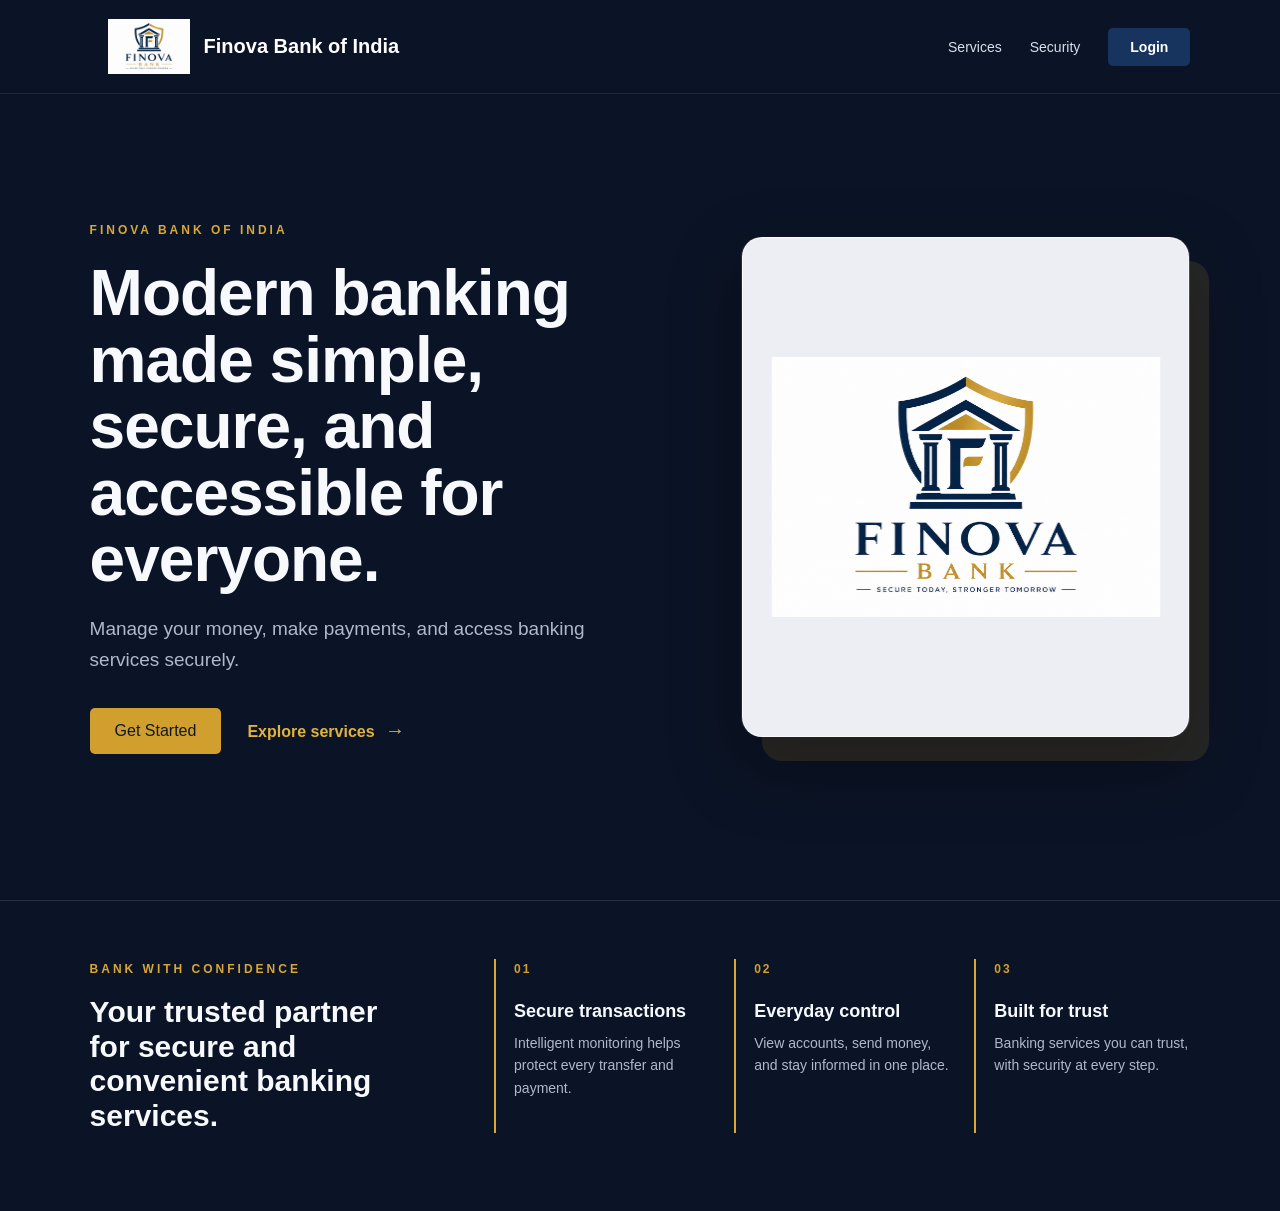
==== frontend/index.html @ 8a997f4e "feat: initialize AML transaction monitoring system" ====
<!DOCTYPE html>
<html lang="en">
<head><meta charset="UTF-8"><meta name="viewport" content="width=device-width,initial-scale=1.0">
<title>Finova Bank of India</title><link rel="stylesheet" href="style.css"></head>
<body class="home-page">
<nav class="navbar home-navbar"><a class="brand home-brand" href="index.html"><img src="logo.png" alt="Finova Bank logo"><span>Finova Bank of India</span></a><div class="home-nav-links"><a href="#services">Services</a><a href="#security">Security</a><a class="home-login" href="login.html">Login</a></div></nav>
<main class="home-main">
<section class="home-hero"><div class="home-copy"><span class="eyebrow home-eyebrow">FINOVA BANK OF INDIA</span><h1>Modern banking made simple, secure, and accessible for everyone.</h1><p>Manage your money, make payments, and access banking services securely.</p><div class="home-actions"><a class="btn" href="login.html">Get Started</a><a class="home-secondary" href="#services">Explore services <span aria-hidden="true">&#8594;</span></a></div></div><div class="home-logo-stage" aria-label="Finova Bank secure banking"><img src="logo.png" alt="Finova Bank emblem"></div></section>
<section class="home-services" id="services"><div><span class="eyebrow">BANK WITH CONFIDENCE</span><h2>Your trusted partner for secure and convenient banking services.</h2></div><div class="service-list"><article><span class="service-number">01</span><h3>Secure transactions</h3><p>Intelligent monitoring helps protect every transfer and payment.</p></article><article><span class="service-number">02</span><h3>Everyday control</h3><p>View accounts, send money, and stay informed in one place.</p></article><article id="security"><span class="service-number">03</span><h3>Built for trust</h3><p>Banking services you can trust, with security at every step.</p></article></div></section>
</main>
</body></html>
---- frontend/style.css ----
*{box-sizing:border-box}body{position:relative;margin:0;font-family:Arial,sans-serif;background:#f4f7fb;color:#172033}body::before{content:"";position:fixed;inset:64px 0 0;background:url("logo.png") center 52%/min(560px,70vw) auto no-repeat;opacity:.09;mix-blend-mode:multiply;pointer-events:none;z-index:0}.navbar,.hero,.container,.login-stage{position:relative;z-index:1}
.navbar{min-height:64px;padding:0 5%;display:flex;align-items:center;justify-content:space-between;background:#172033;color:#fff}
.navbar h2{margin:0}.brand{display:flex;align-items:center;font-size:20px;font-weight:700;white-space:nowrap}.navbar a{color:#fff;text-decoration:none;margin-left:18px}.hero{position:relative;min-height:calc(100vh - 64px);display:grid;place-items:center;padding:40px;isolation:isolate}.hero::before{content:"";position:absolute;inset:0;background:url("logo.png") center/560px auto no-repeat;opacity:.42;mix-blend-mode:multiply;pointer-events:none;z-index:0}.hero>div{position:relative;z-index:1}
.hero>div{max-width:850px;text-align:center}.hero h1{font-size:48px;margin:18px 0}.hero p{font-size:19px;line-height:1.6}
.badge{display:inline-block;padding:8px 14px;border-radius:20px;background:#dfe8ff}.btn{border:0;display:inline-block;padding:12px 20px;border-radius:8px;background:#3157d5;color:#fff;cursor:pointer;text-decoration:none;margin-top:12px}
.container{max-width:1200px;margin:30px auto;padding:0 20px}.grid{display:grid;grid-template-columns:repeat(auto-fit,minmax(190px,1fr));gap:18px}
.card,.auth-card{background:#fff;border-radius:12px;padding:22px;margin-bottom:18px;box-shadow:0 3px 15px rgba(0,0,0,.08)}.card strong{font-size:28px}
.auth-card{width:min(420px,92%);margin:80px auto}.auth-card form,.form-grid{display:grid;gap:12px}
input,select{width:100%;padding:11px;border:1px solid #ccd3df;border-radius:7px;font-size:15px}.form-grid{grid-template-columns:repeat(2,1fr)}.form-grid .btn{grid-column:1/-1}
.message{color:#b42318;margin-top:15px}.table-wrap{overflow-x:auto;background:#fff;border-radius:10px;scrollbar-color:#3157d5 #e4e8ef;scrollbar-width:auto}.table-wrap::-webkit-scrollbar{height:12px}.table-wrap::-webkit-scrollbar-track{background:#e4e8ef;border-radius:10px}.table-wrap::-webkit-scrollbar-thumb{background:#3157d5;border:3px solid #e4e8ef;border-radius:10px}.table-wrap::-webkit-scrollbar-thumb:hover{background:#2445b3}table{width:100%;border-collapse:collapse}
.wide-table{min-width:1100px}
th,td{text-align:left;padding:13px;border-bottom:1px solid #e4e8ef}th{background:#eef2f8}pre{white-space:pre-wrap;background:#101828;color:#fff;padding:15px;border-radius:8px;overflow-x:auto}
.tab-bar{display:flex;gap:10px;margin-bottom:18px}
.tab-button{flex:1;padding:12px 18px;border:1px solid #ccd3df;border-radius:10px;background:#f8fafc;color:#172033;cursor:pointer;transition:background .2s,border-color .2s}
.tab-button.active{background:#3157d5;color:#fff;border-color:#3157d5}
.hidden{display:none}
@media(max-width:700px){.navbar{padding:12px 4%;flex-direction:column;gap:10px}.navbar a{margin:0 6px}.hero h1{font-size:34px}.form-grid{grid-template-columns:1fr}.form-grid .btn{grid-column:auto}}
.button-row{margin-bottom:18px}
.button-row .btn{padding:12px 18px}

.login-page{min-height:100vh;background:#0b1426;color:#f7f9fc;overflow:hidden}
.login-stage{min-height:100vh;display:grid;grid-template-columns:minmax(0,1.1fr) minmax(360px,.9fr);align-items:center;max-width:1280px;margin:auto;padding:7vh 7vw;gap:7vw;perspective:1400px}
.login-visual{position:relative;min-height:560px;display:flex;align-items:center;isolation:isolate}
.login-visual::before{content:"";position:absolute;width:430px;height:430px;left:8%;top:12%;border:1px solid rgba(208,164,55,.25);border-radius:50%;box-shadow:0 0 0 35px rgba(208,164,55,.035),0 0 0 70px rgba(208,164,55,.025);transform:rotateX(65deg) rotateZ(-18deg);animation:drift 9s ease-in-out infinite}
.visual-copy{position:relative;z-index:2;max-width:510px}.login-visual-brand{display:flex;align-items:center;gap:14px;margin-bottom:18px;color:#f7f9fc;font-size:clamp(22px,2.3vw,32px);font-weight:800;white-space:nowrap}.login-visual-brand img{width:82px;height:68px;object-fit:contain;background:#fff;border-radius:4px;padding:4px}.eyebrow{color:#d8a735;font-size:12px;font-weight:700;letter-spacing:3px}.visual-copy h1{font-size:clamp(42px,5vw,76px);line-height:1.02;letter-spacing:-1px;margin:0 0 22px}.visual-copy h1 em{color:#d8a735;font-style:normal}.visual-copy p{max-width:360px;color:#aeb9ca;font-size:16px;line-height:1.7}
.security-cube{position:absolute;right:4%;bottom:2%;width:190px;height:190px;transform-style:preserve-3d;transform:rotateX(58deg) rotateZ(-35deg);animation:floatCube 7s ease-in-out infinite;z-index:1}.cube-face{position:absolute;width:150px;height:150px;border:1px solid rgba(221,177,66,.65);background:linear-gradient(135deg,rgba(29,52,88,.75),rgba(13,24,44,.25));box-shadow:inset 0 0 35px rgba(216,167,53,.08)}.cube-front{transform:translateZ(75px)}.cube-side{transform:rotateY(90deg) translateZ(75px)}.cube-top{transform:rotateX(90deg) translateZ(75px)}.cube-ring{position:absolute;inset:23px;border:1px solid rgba(216,167,53,.55);border-radius:50%;transform:translateZ(78px);box-shadow:0 0 24px rgba(216,167,53,.24)}
.login-page .auth-card{position:relative;width:100%;margin:0;padding:42px 40px;background:rgba(246,248,252,.96);color:#172033;border:1px solid rgba(255,255,255,.7);border-radius:20px;box-shadow:20px 24px 0 rgba(216,167,53,.12),0 28px 70px rgba(0,0,0,.38);transform:rotateY(-5deg);transition:transform .35s ease}.login-page .auth-card:hover{transform:rotateY(0) translateY(-4px)}.login-page .brand{color:#172033;font-size:22px;font-weight:800}.login-brand{gap:10px}.login-brand img{width:64px;height:58px;object-fit:contain}.login-page .auth-card h2{font-size:34px;margin:48px 0 8px}.login-subtitle{color:#667085;margin:0 0 28px}.login-page .auth-card form{gap:9px}.login-page label{font-size:13px;font-weight:700;color:#344054;margin-top:8px}.login-page input{background:#fff;border-color:#d0d5dd;padding:14px 13px}.login-page .btn{width:100%;margin-top:18px;background:#17345f;padding:14px}.login-page .btn:hover{background:#d09f2d}.login-page .message{min-height:20px}.register-line{color:#667085;font-size:14px;margin-top:28px}.register-line a{color:#17345f;font-weight:700}
@keyframes floatCube{0%,100%{transform:rotateX(58deg) rotateZ(-35deg) translateY(0)}50%{transform:rotateX(63deg) rotateZ(-29deg) translateY(-18px)}}@keyframes drift{0%,100%{transform:rotateX(65deg) rotateZ(-18deg) translate(0)}50%{transform:rotateX(65deg) rotateZ(-12deg) translate(12px,-15px)}}
@media(max-width:800px){body::before{background-size:min(420px,82vw);background-position:center 58%}.login-stage{grid-template-columns:1fr;padding:36px 22px;gap:28px}.login-visual{min-height:310px;align-items:end}.visual-copy h1{font-size:46px}.security-cube{right:0;bottom:-28px;transform:scale(.72) rotateX(58deg) rotateZ(-35deg)}.login-page .auth-card{transform:none;padding:32px 26px}.login-page .auth-card h2{margin-top:34px}}
.login-message{padding:0;line-height:1.5}.login-message.login-inactive{position:relative;padding:16px 18px 16px 48px;margin-top:18px;background:#fff4e5;border:1px solid #f2c078;border-radius:12px;color:#8a4b08;font-weight:600}.login-message.login-inactive::before{content:"!";position:absolute;left:16px;top:15px;display:grid;place-items:center;width:22px;height:22px;border-radius:50%;background:#d99a2b;color:#fff;font-weight:800}

.home-page{background:#f7f9fc;color:#172033}.home-page::before{display:none}.home-navbar{min-height:94px;padding:0 clamp(24px,7vw,96px);background:#fff;border-bottom:1px solid #e5eaf1;color:#172033}.home-brand{gap:14px;color:#172033;text-decoration:none}.home-brand img{width:82px;height:76px;object-fit:contain}.home-nav-links{display:flex;align-items:center;gap:28px}.home-nav-links>a{margin:0;color:#344054;text-decoration:none;font-size:14px}.home-nav-links .home-login{padding:11px 22px;border-radius:5px;background:#0877b9;color:#fff;font-weight:700}.home-main{overflow:hidden}.home-hero{position:relative;display:grid;grid-template-columns:minmax(0,1fr) minmax(320px,.8fr);align-items:center;gap:7vw;max-width:1240px;min-height:560px;margin:auto;padding:70px clamp(24px,7vw,96px) 58px}.home-copy{position:relative;z-index:1;max-width:650px}.home-eyebrow{color:#0877b9;font-size:12px;font-weight:800;letter-spacing:3px}.home-copy h1{max-width:680px;margin:22px 0 20px;font-size:clamp(42px,5vw,72px);line-height:1.04;letter-spacing:-1px}.home-copy>p{max-width:520px;margin:0;color:#667085;font-size:19px;line-height:1.65}.home-actions{display:flex;align-items:center;gap:26px;margin-top:32px}.home-actions .btn{margin:0;background:#0877b9;padding:14px 25px;border-radius:5px}.home-actions .btn:hover{background:#075f93}.home-secondary{color:#0877b9;font-weight:700;text-decoration:none}.home-secondary span{font-size:20px;margin-left:6px}.home-logo-stage{display:grid;place-items:center;min-height:390px;background:#fff;border-radius:50%;box-shadow:0 20px 60px rgba(23,32,51,.1);border:1px solid #e7edf4}.home-logo-stage img{width:min(390px,88%);height:auto;object-fit:contain}.home-services{display:grid;grid-template-columns:minmax(250px,.8fr) minmax(0,1.7fr);gap:6vw;max-width:1240px;margin:auto;padding:58px clamp(24px,7vw,96px) 78px;border-top:1px solid #e2e8f0}.home-services h2{max-width:360px;margin:18px 0 0;font-size:30px;line-height:1.15}.service-list{display:grid;grid-template-columns:repeat(3,1fr);gap:24px}.service-list article{padding-left:18px;border-left:2px solid #d8a735}.service-number{color:#d09f2d;font-size:12px;font-weight:800;letter-spacing:2px}.service-list h3{margin:24px 0 10px;font-size:18px}.service-list p{margin:0;color:#667085;line-height:1.6;font-size:14px}
@media(max-width:800px){.home-navbar{padding:12px 22px}.home-nav-links{gap:12px}.home-nav-links>a:not(.home-login){display:none}.home-hero{grid-template-columns:1fr;gap:30px;padding-top:54px}.home-logo-stage{min-height:280px;order:-1}.home-copy h1{font-size:44px}.home-services{grid-template-columns:1fr;gap:35px}.service-list{grid-template-columns:1fr}.service-list article{padding:0 0 18px;border-left:0;border-bottom:2px solid #d8a735}}
.home-page{background:#0b1426;color:#f7f9fc}.home-navbar{background:#0b1426;border-bottom:1px solid rgba(255,255,255,.08);color:#fff}.home-brand{color:#fff}.home-nav-links>a{color:#d7dfec}.home-nav-links .home-login{background:#17345f}.home-main{background:#0b1426}.home-hero{max-width:1400px;min-height:calc(100vh - 94px);padding-top:70px;padding-bottom:90px}.home-eyebrow{color:#d8a735}.home-copy h1{color:#f7f9fc}.home-copy>p{color:#aeb9ca}.home-actions .btn{background:#d09f2d;color:#101828}.home-actions .btn:hover{background:#e1b84e}.home-secondary{color:#e0b33e}.home-logo-stage{min-height:500px;border-radius:20px;background:rgba(246,248,252,.96);border:1px solid rgba(255,255,255,.7);box-shadow:20px 24px 0 rgba(216,167,53,.12),0 28px 70px rgba(0,0,0,.38);transform:rotateY(-5deg);transition:transform .35s ease}.home-logo-stage:hover{transform:rotateY(0) translateY(-4px)}.home-services{max-width:1400px;border-top:1px solid rgba(255,255,255,.12)}.home-services h2{color:#f7f9fc}.service-list h3{color:#f7f9fc}.service-list p{color:#aeb9ca}.service-list article{border-color:#d8a735}
@media(max-width:800px){.home-hero{min-height:auto;padding-top:46px;padding-bottom:64px}.home-logo-stage{min-height:300px;transform:none}.home-logo-stage:hover{transform:none}.home-services{padding-top:46px}}
@media(max-width:800px){.login-visual-brand{gap:10px;font-size:20px}.login-visual-brand img{width:64px;height:56px}}

.customer-page{min-height:100vh;background:#f2f4f8;color:#172033}.customer-page::before{display:none}.customer-navbar{min-height:76px;padding:0 clamp(24px,6vw,80px);background:#0b1426}.customer-brand{gap:12px;color:#fff;text-decoration:none}.customer-brand img{width:50px;height:50px;object-fit:contain;background:#fff;border-radius:4px;padding:3px}.customer-nav-links{display:flex;align-items:center;gap:26px}.customer-nav-links>a{margin:0;color:#d7dfec;text-decoration:none;font-size:14px}.customer-nav-links>a:hover{color:#fff}.customer-nav-links .customer-logout{padding-left:26px;border-left:1px solid rgba(255,255,255,.2);color:#d8a735}.customer-content{position:relative;z-index:1;max-width:1320px;margin:auto;padding:54px clamp(24px,6vw,80px) 70px}.customer-header{display:flex;align-items:flex-end;justify-content:space-between;gap:30px;margin-bottom:34px}.customer-kicker{margin:0;color:#0877b9;font-size:10px;font-weight:800;letter-spacing:2.5px}.customer-header h1{margin:12px 0 8px;font-size:clamp(34px,4.5vw,58px);line-height:1;letter-spacing:-1px}.customer-header>div>p:last-child{margin:0;color:#7d8797;font-size:15px}.customer-actions{display:flex;gap:12px}.customer-actions a{padding:12px 16px;border:1px solid #d6deea;border-radius:5px;color:#0877b9;text-decoration:none;font-size:13px;font-weight:700;background:#fff}.customer-actions a:first-child{background:#0877b9;border-color:#0877b9;color:#fff}.customer-actions span{font-size:17px;margin-left:8px}.customer-summary{display:grid;grid-template-columns:1.35fr .65fr;gap:18px;margin-bottom:42px}.customer-profile,.customer-total{min-height:178px;padding:28px;background:#fff;border:1px solid #e5e9f0;border-radius:10px;box-shadow:0 8px 22px rgba(23,32,51,.04)}.customer-profile{border-left:4px solid #d8a735}.customer-profile-label,.account-label{display:block;color:#8b96a6;font-size:10px;font-weight:800;letter-spacing:2px}.customer-profile h3{margin:17px 0 7px;font-size:25px}.customer-profile p{margin:0 0 16px;color:#667085}.customer-profile small{color:#9aa3b1}.customer-total{display:flex;flex-direction:column;justify-content:center;background:#17345f;color:#fff}.customer-total>span{color:#aebed3;font-size:12px}.customer-total strong{margin:13px 0;font-size:32px}.customer-total small{color:#aebed3;font-size:11px}.customer-live-dot{display:inline-block;width:7px;height:7px;margin-right:7px;border-radius:50%;background:#46c98b}.customer-section-heading{display:flex;align-items:flex-end;justify-content:space-between;margin-bottom:18px}.customer-section-heading h2{margin:10px 0 0;font-size:28px}.customer-section-heading>span{color:#8b96a6;font-size:13px}.customer-accounts{display:grid;grid-template-columns:repeat(auto-fit,minmax(260px,1fr));gap:18px}.customer-account{position:relative;min-height:245px;padding:24px;background:#fff;border:1px solid #e5e9f0;border-radius:10px;box-shadow:0 8px 22px rgba(23,32,51,.04);overflow:hidden}.customer-account::after{content:"";position:absolute;right:-35px;bottom:-55px;width:150px;height:150px;border:1px solid rgba(8,119,185,.15);border-radius:50%;box-shadow:0 0 0 20px rgba(8,119,185,.035),0 0 0 40px rgba(8,119,185,.025)}.account-top{display:flex;justify-content:space-between;align-items:center}.account-type{font-size:13px;font-weight:800;letter-spacing:1px}.account-status{padding:5px 8px;border-radius:4px;background:#e8f8f0;color:#16805c;font-size:9px;font-weight:800}.account-inactive .account-status{background:#fff1e7;color:#b45309}.account-number{margin:24px 0 23px;color:#536174;letter-spacing:2px;font-size:15px}.customer-account strong{display:block;margin-top:8px;font-size:26px}.customer-account>a{position:relative;z-index:1;display:inline-block;margin-top:24px;color:#0877b9;font-size:12px;font-weight:700;text-decoration:none}.customer-account>a span{font-size:16px;margin-left:5px}.customer-page .message{margin-top:25px}
@media(max-width:800px){.customer-navbar{padding:12px 22px}.customer-nav-links{gap:12px}.customer-nav-links>a:not(.customer-logout){display:none}.customer-header{align-items:flex-start;flex-direction:column}.customer-actions{width:100%}.customer-actions a{flex:1;text-align:center}.customer-summary{grid-template-columns:1fr}.customer-content{padding-top:36px}}
@media(max-width:520px){.customer-actions{flex-direction:column}.customer-account{min-height:220px}}
.notification-page{min-height:100vh;background:#f2f4f8;color:#172033}.notification-page::before{display:none}.notification-content{max-width:1100px;margin:auto;padding:54px clamp(24px,6vw,80px) 70px}.notification-header{display:flex;align-items:flex-end;justify-content:space-between;gap:25px;margin-bottom:36px}.notification-header h1{margin:12px 0 8px;font-size:clamp(38px,4vw,58px);line-height:1;letter-spacing:-1px}.notification-header p:last-child{margin:0;color:#7d8797;font-size:15px}.notification-count{display:flex;align-items:baseline;gap:9px;padding:16px 20px;border-left:3px solid #d8a735;background:#fff;border-radius:6px}.notification-count strong{font-size:30px}.notification-count span{color:#7d8797;font-size:12px}.notification-toolbar{display:flex;align-items:center;justify-content:space-between;gap:20px;margin-bottom:17px;padding:23px 26px;background:#fff;border:1px solid #e5e9f0;border-radius:10px;box-shadow:0 8px 22px rgba(23,32,51,.04)}.notification-toolbar h2{margin:9px 0 0;font-size:22px}.notification-filters{display:flex;gap:7px}.notification-filter{padding:9px 14px;border:1px solid #d5dce7;border-radius:5px;background:#fff;color:#667085;cursor:pointer;font-size:12px;font-weight:700}.notification-filter.active{border-color:#0877b9;background:#0877b9;color:#fff}.notification-list{display:grid;gap:12px}.notification-item{display:flex;gap:18px;padding:22px 25px;background:#fff;border:1px solid #e5e9f0;border-radius:10px;box-shadow:0 8px 22px rgba(23,32,51,.04)}.notification-item.unread{border-left:4px solid #0877b9;background:#fbfdff}.notification-icon{display:grid;place-items:center;flex:0 0 34px;height:34px;border-radius:50%;background:#e7f3fb;color:#0877b9;font-weight:800}.notification-item.unread .notification-icon{background:#fff1d6;color:#b77900}.notification-body{min-width:0;flex:1}.notification-item-top{display:flex;align-items:center;justify-content:space-between;gap:15px}.notification-status{color:#0877b9;font-size:9px;font-weight:800;letter-spacing:1.5px}.notification-item.read .notification-status{color:#9aa3b1}.notification-item time{color:#9aa3b1;font-size:11px}.notification-item h3{margin:10px 0 6px;font-size:16px}.notification-item p{margin:0;color:#667085;font-size:13px;line-height:1.6}.notification-read-button{margin-top:15px;padding:0;border:0;background:transparent;color:#0877b9;cursor:pointer;font-size:12px;font-weight:800}.notification-read-button span{margin-left:6px;font-size:16px}.notification-empty{display:flex;flex-direction:column;align-items:center;gap:8px;padding:55px 20px;background:#fff;border:1px dashed #cfd8e5;border-radius:10px;color:#7d8797}.notification-empty strong{color:#344054;font-size:16px}.notification-empty span{font-size:12px}.notification-page .message{margin-top:18px}@media(max-width:700px){.notification-header{align-items:flex-start;flex-direction:column}.notification-count{align-self:stretch}.notification-toolbar{align-items:flex-start;flex-direction:column}.notification-filters{width:100%}.notification-filter{flex:1}.notification-item{padding:18px}.notification-item-top{align-items:flex-start;flex-direction:column-reverse;gap:5px}}
.customer-analytics{margin-bottom:42px;padding:26px 28px;background:#fff;border:1px solid #e5e9f0;border-radius:10px;box-shadow:0 8px 22px rgba(23,32,51,.04)}.customer-analytics-heading{display:flex;align-items:flex-start;justify-content:space-between;gap:20px}.customer-analytics h2{margin:10px 0 0;font-size:26px}.analytics-controls{display:flex;gap:12px}.analytics-controls label{color:#344054;font-size:10px;font-weight:800}.analytics-controls select,.analytics-controls input{display:block;height:38px;margin-top:6px;padding:0 10px;border:1px solid #d3dbe7;border-radius:5px;background:#fbfcfe;color:#172033;font-size:12px}.analytics-metrics{display:grid;grid-template-columns:repeat(3,1fr);gap:14px;margin-top:24px}.analytics-metrics article{padding:19px 20px;border-left:3px solid #0877b9;background:#f7f9fc;border-radius:6px}.analytics-metrics article.debit-metric{border-color:#d8a735}.analytics-metrics article.credit-metric{border-color:#2bb673}.analytics-metrics span,.analytics-metrics small{display:block;color:#7d8797;font-size:11px}.analytics-metrics strong{display:block;margin:11px 0 6px;font-size:25px}.analytics-metrics small{color:#9aa3b1}@media(max-width:700px){.customer-analytics-heading{flex-direction:column}.analytics-controls{width:100%}.analytics-controls label{flex:1}.analytics-controls select,.analytics-controls input{width:100%}.analytics-metrics{grid-template-columns:1fr}}
.customer-page .customer-header h1,.customer-page .customer-section-heading h2,.customer-page .customer-analytics h2{color:#0F1F3D}.customer-page .customer-kicker{color:#0066A1}.customer-page .customer-header>div>p:last-child,.customer-page .customer-profile p,.customer-page .customer-total small,.customer-page .analytics-metrics small{color:#64748B}.customer-page .customer-profile h3,.customer-page .customer-profile small{color:#1F2937}.customer-page .customer-account strong,.customer-page .analytics-metrics strong{color:#0F1F3D}.customer-page .account-status{background:#ecfdf3;color:#16A34A}.customer-page .customer-total strong{color:#fff}
.customer-page .customer-kicker{font-size:12px}
.notification-item h3{color:#172033;font-size:17px;font-weight:800}.notification-item p{color:#667085;font-size:14px}.notification-item.unread{border-left-color:#d8a735;background:#fffdf8}.notification-item.unread h3{color:#0877b9}.notification-item.unread p{color:#344054;font-weight:600}.notification-item.unread .notification-status{color:#b77900}.notification-item.read .notification-icon{background:#eef1f5;color:#7d8797}
.notification-item{cursor:pointer;transition:transform .18s ease,box-shadow .18s ease,border-color .18s ease}.notification-item:hover,.notification-item:focus-visible{transform:translateY(-2px);border-color:#0877b9;box-shadow:0 12px 26px rgba(8,119,185,.12);outline:none}.notification-item h3{transition:color .18s ease}.notification-item:hover h3,.notification-item:focus-visible h3{color:#0877b9;text-decoration:underline;text-underline-offset:3px}
.notification-page{color:#172033}.notification-page h1,.notification-page h2{color:#172033}.notification-page .notification-header p:last-child,.notification-page .notification-item p,.notification-page .notification-item time,.notification-page .notification-count span,.notification-page .history-caption{color:#344054}.notification-page .notification-item h3{color:#172033}.notification-page .notification-item.unread h3{color:#0877b9}.notification-page .notification-item.unread p{color:#172033}.notification-page .notification-toolbar h2{color:#172033}.notification-page .notification-filter{color:#0877b9}.notification-page .notification-empty{color:#344054}.notification-page .notification-empty strong{color:#172033}.notification-page .notification-empty span{color:#344054}
.notification-page .notification-toolbar,.notification-page .notification-item,.notification-page .notification-count,.notification-page .notification-empty{opacity:1;background-color:#fff}.notification-page .notification-item.unread{background-color:#fffdf8}
.notification-page .notification-filter.active{border-color:#d09f2d;background:#d09f2d;color:#172033}.notification-page .notification-read-button{color:#d09f2d}.notification-page .notification-read-button:hover{color:#b77900}

.transfer-page{min-height:100vh;background:#f2f4f8;color:#172033}.transfer-page::before{display:none}.transfer-navbar{min-height:76px;padding:0 clamp(24px,6vw,80px);background:#0b1426}.transfer-brand{gap:12px;color:#fff;text-decoration:none}.transfer-brand img{width:50px;height:50px;object-fit:contain;background:#fff;border-radius:4px;padding:3px}.transfer-navbar>div{display:flex;gap:26px}.transfer-navbar>div a{margin:0;color:#d7dfec;text-decoration:none;font-size:14px}.transfer-navbar>div a:hover{color:#fff}.transfer-content{max-width:1240px;margin:auto;padding:54px clamp(24px,6vw,80px) 70px}.transfer-header{display:flex;align-items:flex-end;justify-content:space-between;gap:30px;margin-bottom:32px}.transfer-kicker{margin:0;color:#0877b9;font-size:10px;font-weight:800;letter-spacing:2.5px}.transfer-header h1{margin:12px 0 8px;font-size:clamp(38px,4vw,58px);line-height:1;letter-spacing:-1px}.transfer-header>div>p:last-child{margin:0;color:#7d8797;font-size:15px}.transfer-steps{display:flex;align-items:center;gap:12px;color:#9aa3b1;font-size:11px}.transfer-steps span{display:flex;align-items:center;gap:7px}.transfer-steps span b{font-weight:700}.transfer-steps span.active{color:#0877b9}.transfer-steps span.active:first-letter{color:#d09f2d}.transfer-steps i{width:28px;height:1px;background:#d6deea}.transfer-layout{display:grid;grid-template-columns:minmax(0,1.45fr) minmax(270px,.55fr);gap:18px;align-items:stretch}.transfer-panel,.transfer-side,.transfer-history{background:#fff;border:1px solid #e5e9f0;border-radius:10px;box-shadow:0 8px 22px rgba(23,32,51,.04)}.transfer-panel{padding:30px}.transfer-panel-heading{display:flex;align-items:flex-start;justify-content:space-between;gap:20px}.transfer-panel-heading h2{margin:10px 0 0;font-size:23px}.secure-badge{padding:6px 9px;border-radius:4px;background:#e8f8f0;color:#16805c;font-size:9px;font-weight:800;letter-spacing:1px}.transfer-form{position:relative;display:grid;grid-template-columns:1fr 1fr;gap:18px 20px;margin-top:29px}.transfer-field{position:relative}.transfer-field label,.transfer-amount-field label{display:block;margin-bottom:8px;color:#344054;font-size:12px;font-weight:800}.transfer-field input,.transfer-field select,.transfer-amount-field input{width:100%;height:50px;padding:0 14px;border:1px solid #d3dbe7;border-radius:6px;background:#fbfcfe;color:#172033;font-size:14px;outline:none}.transfer-field input:focus,.transfer-field select:focus,.transfer-amount-field input:focus{border-color:#0877b9;box-shadow:0 0 0 3px rgba(8,119,185,.1)}.transfer-field small{display:block;margin-top:7px;color:#9aa3b1;font-size:11px}.transfer-connector{position:absolute;top:78px;left:50%;z-index:2;display:grid;place-items:center;width:28px;height:28px;margin-left:-14px;border:1px solid #d8a735;border-radius:50%;background:#fff;color:#d09f2d;font-weight:800}.transfer-amount-field{grid-column:1}.amount-input{display:flex;align-items:center;height:65px;border:1px solid #d8a735;border-radius:6px;background:#fff9eb}.amount-input span{padding-left:18px;color:#d09f2d;font-size:22px;font-weight:800}.transfer-amount-field input{height:63px;border:0;background:transparent;font-size:26px;font-weight:800}.transfer-preview{display:flex;flex-direction:column;justify-content:center;padding:0 20px;border-left:2px solid #d8a735}.transfer-preview span{color:#8b96a6;font-size:9px;font-weight:800;letter-spacing:1.5px}.transfer-preview strong{margin:7px 0 4px;font-size:15px}.transfer-preview small{color:#9aa3b1;font-size:11px}.transfer-advanced{grid-column:1/-1;border-top:1px solid #edf0f4;padding-top:17px}.transfer-advanced summary{cursor:pointer;color:#536174;font-size:12px;font-weight:700;list-style:none}.transfer-advanced summary::-webkit-details-marker{display:none}.transfer-advanced summary::before{content:"+";display:inline-grid;place-items:center;width:18px;height:18px;margin-right:8px;border:1px solid #ccd5e2;border-radius:50%;color:#0877b9}.transfer-advanced[open] summary::before{content:"-"}.transfer-advanced summary span{margin-left:8px;color:#9aa3b1;font-weight:400}.advanced-grid{display:grid;grid-template-columns:repeat(3,1fr);gap:12px;margin-top:16px}.advanced-grid label{color:#7d8797;font-size:10px}.advanced-grid input,.advanced-grid select{width:100%;margin-top:5px;padding:8px;border:1px solid #d3dbe7;border-radius:5px;font-size:12px}.transfer-submit{grid-column:1/-1;height:50px;border:0;border-radius:6px;background:#17345f;color:#fff;cursor:pointer;font-size:14px;font-weight:700}.transfer-submit:hover{background:#0877b9}.transfer-submit span{margin-left:10px;color:#d8a735;font-size:19px}.transfer-panel pre{grid-column:1/-1;margin:0;min-height:0}.transfer-side{position:relative;display:flex;flex-direction:column;justify-content:flex-end;padding:30px;background:#17345f;color:#fff;overflow:hidden}.transfer-side::before{content:"";position:absolute;right:-75px;top:-45px;width:220px;height:220px;border:1px solid rgba(216,167,53,.5);border-radius:50%;box-shadow:0 0 0 22px rgba(216,167,53,.08),0 0 0 45px rgba(216,167,53,.04)}.transfer-side-mark{position:absolute;top:29px;left:30px;color:#d8a735;font-size:74px;font-weight:900;line-height:1;opacity:.8}.transfer-side .transfer-kicker{position:relative;color:#d8a735}.transfer-side h2{position:relative;max-width:260px;margin:13px 0;font-size:27px;line-height:1.12}.transfer-side>p:not(.transfer-kicker){position:relative;max-width:280px;color:#aebed3;font-size:13px;line-height:1.65}.transfer-side>a{position:relative;margin-top:25px;color:#fff;text-decoration:none;font-size:12px;font-weight:700}.transfer-side>a span{margin-left:7px;color:#d8a735;font-size:17px}.transfer-history{margin-top:18px;padding:26px 30px}.history-caption{color:#9aa3b1;font-size:11px}.transfer-history .table-wrap{margin-top:17px}.transfer-history table{background:#fff}.transfer-history th{background:#f4f7fb;color:#7d8797;font-size:10px;text-transform:uppercase;letter-spacing:.5px}.transfer-history td{font-size:13px}.transfer-page .message{margin-top:18px}
@media(max-width:850px){.transfer-header{align-items:flex-start;flex-direction:column}.transfer-steps{align-self:flex-start}.transfer-layout{grid-template-columns:1fr}.transfer-side{min-height:260px}.transfer-side-mark{right:30px;left:auto}.transfer-form{grid-template-columns:1fr}.transfer-connector{display:none}.transfer-amount-field,.transfer-preview{grid-column:auto}.advanced-grid{grid-template-columns:repeat(2,1fr)}}
@media(max-width:560px){.transfer-navbar{padding:12px 22px}.transfer-navbar>div{gap:12px}.transfer-navbar>div a:not(:last-child){display:none}.transfer-content{padding-top:34px}.transfer-panel,.transfer-history{padding:22px 18px}.transfer-steps{gap:6px}.transfer-steps i{width:15px}.transfer-steps span b{display:none}.advanced-grid{grid-template-columns:1fr}}
.transfer-history-link{display:flex;align-items:center;justify-content:space-between;margin-top:18px;padding:20px 24px;background:#fff;border:1px solid #e5e9f0;border-radius:10px;box-shadow:0 8px 22px rgba(23,32,51,.04);color:#172033;text-decoration:none}.transfer-history-link span{display:flex;flex-direction:column;gap:6px}.transfer-history-link b{font-size:15px}.transfer-history-link small{color:#7d8797;font-size:12px}.transfer-history-link strong{color:#0877b9;font-size:25px}.history-send-button{padding:13px 17px;background:#0877b9;border-radius:5px;color:#fff;text-decoration:none;font-size:13px;font-weight:700}.history-send-button span{margin-left:8px;color:#d8a735}.history-full{margin-top:0}.history-full .table-wrap{margin-top:18px}.history-direction{color:#0877b9;font-weight:700}.history-page .transfer-header{align-items:center}
.transfer-page .transfer-kicker{font-size:12px}

.admin-page{min-height:100vh;background:#f2f4f8;color:#172033}.admin-page::before{display:none}.admin-sidebar{position:fixed;inset:0 auto 0 0;width:220px;padding:28px 18px 24px;background:#0b1426;color:#fff;z-index:5;display:flex;flex-direction:column}.admin-brand{display:flex;align-items:center;gap:10px;color:#fff;text-decoration:none;margin:0 8px 52px}.admin-brand img{width:48px;height:48px;object-fit:contain;background:#fff;border-radius:4px;padding:3px}.admin-brand span{display:flex;flex-direction:column;font-size:14px;letter-spacing:1px}.admin-brand small{color:#d8a735;font-size:8px;letter-spacing:2px;margin-top:4px}.admin-label,.admin-kicker{font-size:10px;letter-spacing:2px;font-weight:800;color:#7f8da5;margin:0}.admin-label{padding:0 12px 14px}.admin-nav{display:flex;align-items:center;gap:14px;padding:14px 12px;margin:2px 0;border-radius:5px;color:#aeb9ca;text-decoration:none;font-size:13px}.admin-nav span{color:#d8a735;font-size:10px}.admin-nav.active,.admin-nav:hover{background:#17345f;color:#fff}.admin-side-footer{margin-top:auto;border-top:1px solid rgba(255,255,255,.12);padding:18px 12px 0}.admin-side-footer span{display:block;color:#7f8da5;font-size:9px;letter-spacing:1.5px;margin-bottom:13px}.admin-side-footer a{color:#d8a735;text-decoration:none;font-size:13px}.admin-content{position:relative;z-index:1;margin-left:220px;max-width:none;padding:44px clamp(28px,5vw,76px) 70px}.admin-header{display:flex;align-items:flex-end;justify-content:space-between;gap:25px;margin-bottom:34px}.admin-header h1{margin:11px 0 8px;font-size:clamp(32px,3.4vw,54px);line-height:1;letter-spacing:-1px}.admin-muted{margin:0;color:#7d8797;font-size:14px}.admin-header-actions{display:flex;align-items:center;gap:12px}.admin-icon-action,.admin-primary-action{display:inline-flex;align-items:center;justify-content:center;text-decoration:none}.admin-icon-action{width:38px;height:38px;border:1px solid #d7dde7;border-radius:50%;color:#0877b9;font-weight:800}.admin-primary-action{gap:10px;padding:13px 17px;background:#0877b9;color:#fff;border-radius:5px;font-size:13px}.admin-primary-action span{font-size:18px}.admin-metrics{display:grid;grid-template-columns:repeat(4,1fr);gap:14px;margin-bottom:18px}.admin-metric{min-height:132px;padding:20px 20px 16px;background:#fff;border:1px solid #e5e9f0;border-radius:10px;box-shadow:0 8px 22px rgba(23,32,51,.04)}.admin-metric>span{display:block;color:#7d8797;font-size:12px}.admin-metric strong{display:block;margin:13px 0 12px;font-size:34px;line-height:1}.admin-metric small{color:#9aa3b1;font-size:11px}.admin-metric small b{color:#0877b9;font-size:15px;margin-left:4px}.admin-overview-grid{display:grid;grid-template-columns:minmax(0,1.5fr) minmax(270px,.7fr);gap:18px;margin-bottom:18px}.admin-panel{padding:25px;background:#fff;border:1px solid #e5e9f0;border-radius:10px;box-shadow:0 8px 22px rgba(23,32,51,.04)}.admin-panel-heading{display:flex;align-items:flex-start;justify-content:space-between;gap:15px}.admin-panel h2{margin:9px 0 0;font-size:20px}.admin-status-dot{color:#16805c;font-size:10px;font-weight:800;letter-spacing:1px}.admin-status-dot::before{content:"";display:inline-block;width:7px;height:7px;margin-right:6px;border-radius:50%;background:#2bb673}.admin-risk-visual{display:grid;grid-template-columns:190px 1fr;align-items:center;gap:35px;margin-top:28px}.admin-ring{width:160px;height:160px;display:flex;flex-direction:column;align-items:center;justify-content:center;border-radius:50%;background:radial-gradient(circle at center,#fff 54%,transparent 55%),conic-gradient(#ef4fb0 0 18%,#d9e0eb 18% 100%);box-shadow:inset 0 0 0 12px #fff}.admin-ring strong{font-size:35px}.admin-ring span{color:#8a94a4;font-size:11px;margin-top:7px}.admin-risk-bars{display:grid;gap:23px}.admin-risk-bars span{display:flex;justify-content:space-between;font-size:12px;margin-bottom:8px}.admin-risk-bars em{color:#7d8797;font-style:normal}.risk-bar{display:block;height:9px;border-radius:20px;background:#dce3ef}.risk-bar::after{content:"";display:block;width:100%;height:100%;border-radius:20px}.risk-bar.blue::after{background:#3c70c4}.risk-bar.pink::after{background:#e94cac}.risk-bar.gold::after{background:#d8a735}.admin-actions-panel{background:#17345f;color:#fff}.admin-actions-panel .admin-kicker{color:#9fb5d3}.admin-actions-panel h2{font-size:25px;margin:12px 0 20px}.admin-action-link{display:flex;justify-content:space-between;padding:15px 0;border-top:1px solid rgba(255,255,255,.16);color:#fff;text-decoration:none;font-size:13px}.admin-action-link b{color:#d8a735;font-size:18px}.admin-alert-panel{margin-bottom:18px}.admin-view-all{color:#0877b9;font-size:12px;text-decoration:none;font-weight:700}.admin-alert-list{margin-top:18px}.admin-alert-row{display:grid;grid-template-columns:70px minmax(160px,1fr) 120px 78px;align-items:center;gap:14px;padding:15px 0;border-top:1px solid #edf0f4}.admin-alert-id{color:#0877b9;font-size:12px;font-weight:800}.admin-alert-row b,.admin-alert-row small{display:block}.admin-alert-row small{color:#8a94a4;font-size:11px;margin-top:5px}.admin-alert-row>strong{font-size:13px}.admin-risk-tag{justify-self:end;padding:5px 8px;border-radius:4px;background:#fff0f8;color:#d32d91;font-size:10px;font-weight:800;text-transform:uppercase}.admin-empty{padding:25px 0;color:#8a94a4;font-size:13px}.admin-page .message{margin-left:0}
@media(max-width:900px){.admin-sidebar{position:static;width:auto;min-height:0;padding:15px;display:block}.admin-brand{margin:0 0 16px}.admin-label{display:none}.admin-nav{display:inline-flex;margin:0 2px;padding:9px}.admin-side-footer{display:none}.admin-content{margin-left:0;padding:30px 20px 50px}.admin-metrics{grid-template-columns:repeat(2,1fr)}.admin-overview-grid{grid-template-columns:1fr}.admin-header{align-items:flex-start;flex-direction:column}.admin-risk-visual{grid-template-columns:150px 1fr;gap:20px}}
@media(max-width:520px){.admin-metrics{grid-template-columns:1fr}.admin-header-actions{width:100%}.admin-primary-action{flex:1}.admin-risk-visual{grid-template-columns:1fr}.admin-ring{margin:auto}.admin-alert-row{grid-template-columns:50px 1fr 78px}.admin-alert-row>strong{grid-column:2}.admin-risk-tag{grid-column:3;grid-row:1}}
.history-filter-panel{margin-bottom:18px;padding:25px 30px;background:#fff;border:1px solid #e5e9f0;border-radius:10px;box-shadow:0 8px 22px rgba(23,32,51,.04)}.history-filters{display:grid;grid-template-columns:repeat(5,minmax(0,1fr)) auto;align-items:end;gap:14px;margin-top:20px}.history-filters label{color:#344054;font-size:11px;font-weight:800}.history-filters input,.history-filters select{display:block;width:100%;height:44px;margin-top:7px;padding:0 11px;border:1px solid #d3dbe7;border-radius:5px;background:#fbfcfe;color:#172033;font-size:13px}.history-run-button{height:44px;padding:0 18px;border:0;border-radius:5px;background:#0877b9;color:#fff;cursor:pointer;font-size:13px;font-weight:700;white-space:nowrap}.history-run-button:hover{background:#17345f}.history-run-button span{margin-left:7px;color:#d8a735;font-size:17px}@media(max-width:1050px){.history-filters{grid-template-columns:repeat(3,1fr)}.history-run-button{grid-column:auto}}@media(max-width:850px){.history-filters{grid-template-columns:repeat(2,1fr)}.history-run-button{grid-column:1/-1}}@media(max-width:560px){.history-filter-panel{padding:22px 18px}.history-filters{grid-template-columns:1fr}}
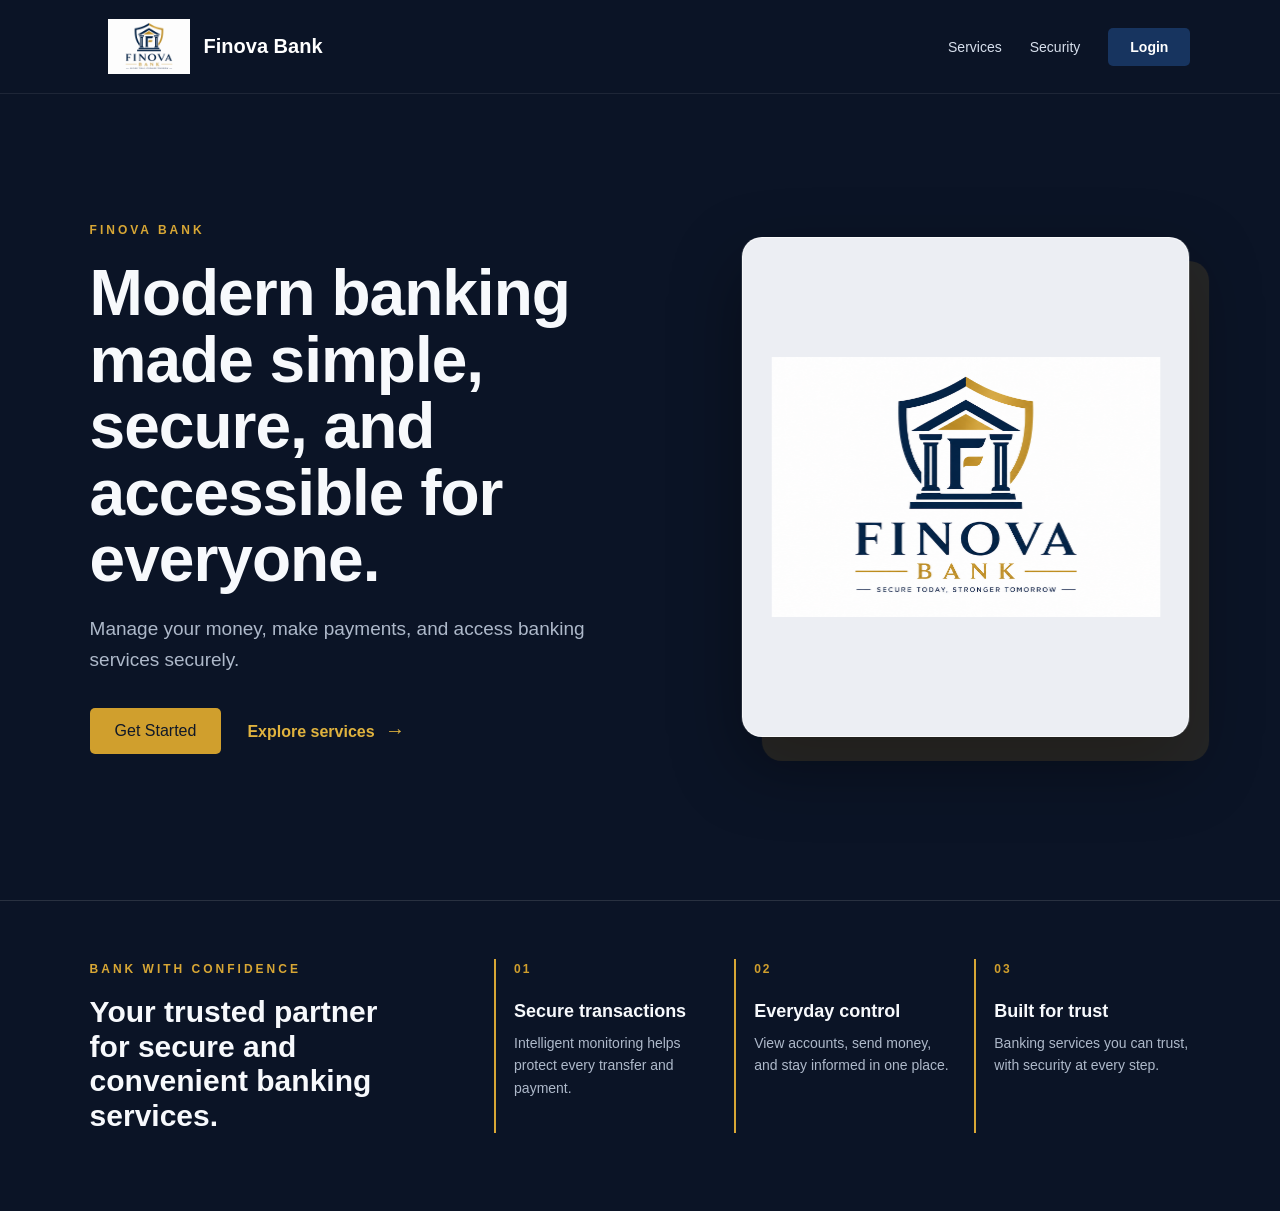
==== commit 76a74252: "Update HTML layout and styling" ====
--- a/frontend/index.html
+++ b/frontend/index.html
@@ -1,11 +1,11 @@
 <!DOCTYPE html>
 <html lang="en">
 <head><meta charset="UTF-8"><meta name="viewport" content="width=device-width,initial-scale=1.0">
-<title>Finova Bank of India</title><link rel="stylesheet" href="style.css"></head>
+<title>Finova Bank </title><link rel="stylesheet" href="style.css"></head>
 <body class="home-page">
-<nav class="navbar home-navbar"><a class="brand home-brand" href="index.html"><img src="logo.png" alt="Finova Bank logo"><span>Finova Bank of India</span></a><div class="home-nav-links"><a href="#services">Services</a><a href="#security">Security</a><a class="home-login" href="login.html">Login</a></div></nav>
+<nav class="navbar home-navbar"><a class="brand home-brand" href="index.html"><img src="logo.png" alt="Finova Bank logo"><span>Finova Bank</span></a><div class="home-nav-links"><a href="#services">Services</a><a href="#security">Security</a><a class="home-login" href="login.html">Login</a></div></nav>
 <main class="home-main">
-<section class="home-hero"><div class="home-copy"><span class="eyebrow home-eyebrow">FINOVA BANK OF INDIA</span><h1>Modern banking made simple, secure, and accessible for everyone.</h1><p>Manage your money, make payments, and access banking services securely.</p><div class="home-actions"><a class="btn" href="login.html">Get Started</a><a class="home-secondary" href="#services">Explore services <span aria-hidden="true">&#8594;</span></a></div></div><div class="home-logo-stage" aria-label="Finova Bank secure banking"><img src="logo.png" alt="Finova Bank emblem"></div></section>
+<section class="home-hero"><div class="home-copy"><span class="eyebrow home-eyebrow">FINOVA BANK </span><h1>Modern banking made simple, secure, and accessible for everyone.</h1><p>Manage your money, make payments, and access banking services securely.</p><div class="home-actions"><a class="btn" href="login.html">Get Started</a><a class="home-secondary" href="#services">Explore services <span aria-hidden="true">&#8594;</span></a></div></div><div class="home-logo-stage" aria-label="Finova Bank secure banking"><img src="logo.png" alt="Finova Bank emblem"></div></section>
 <section class="home-services" id="services"><div><span class="eyebrow">BANK WITH CONFIDENCE</span><h2>Your trusted partner for secure and convenient banking services.</h2></div><div class="service-list"><article><span class="service-number">01</span><h3>Secure transactions</h3><p>Intelligent monitoring helps protect every transfer and payment.</p></article><article><span class="service-number">02</span><h3>Everyday control</h3><p>View accounts, send money, and stay informed in one place.</p></article><article id="security"><span class="service-number">03</span><h3>Built for trust</h3><p>Banking services you can trust, with security at every step.</p></article></div></section>
 </main>
 </body></html>
